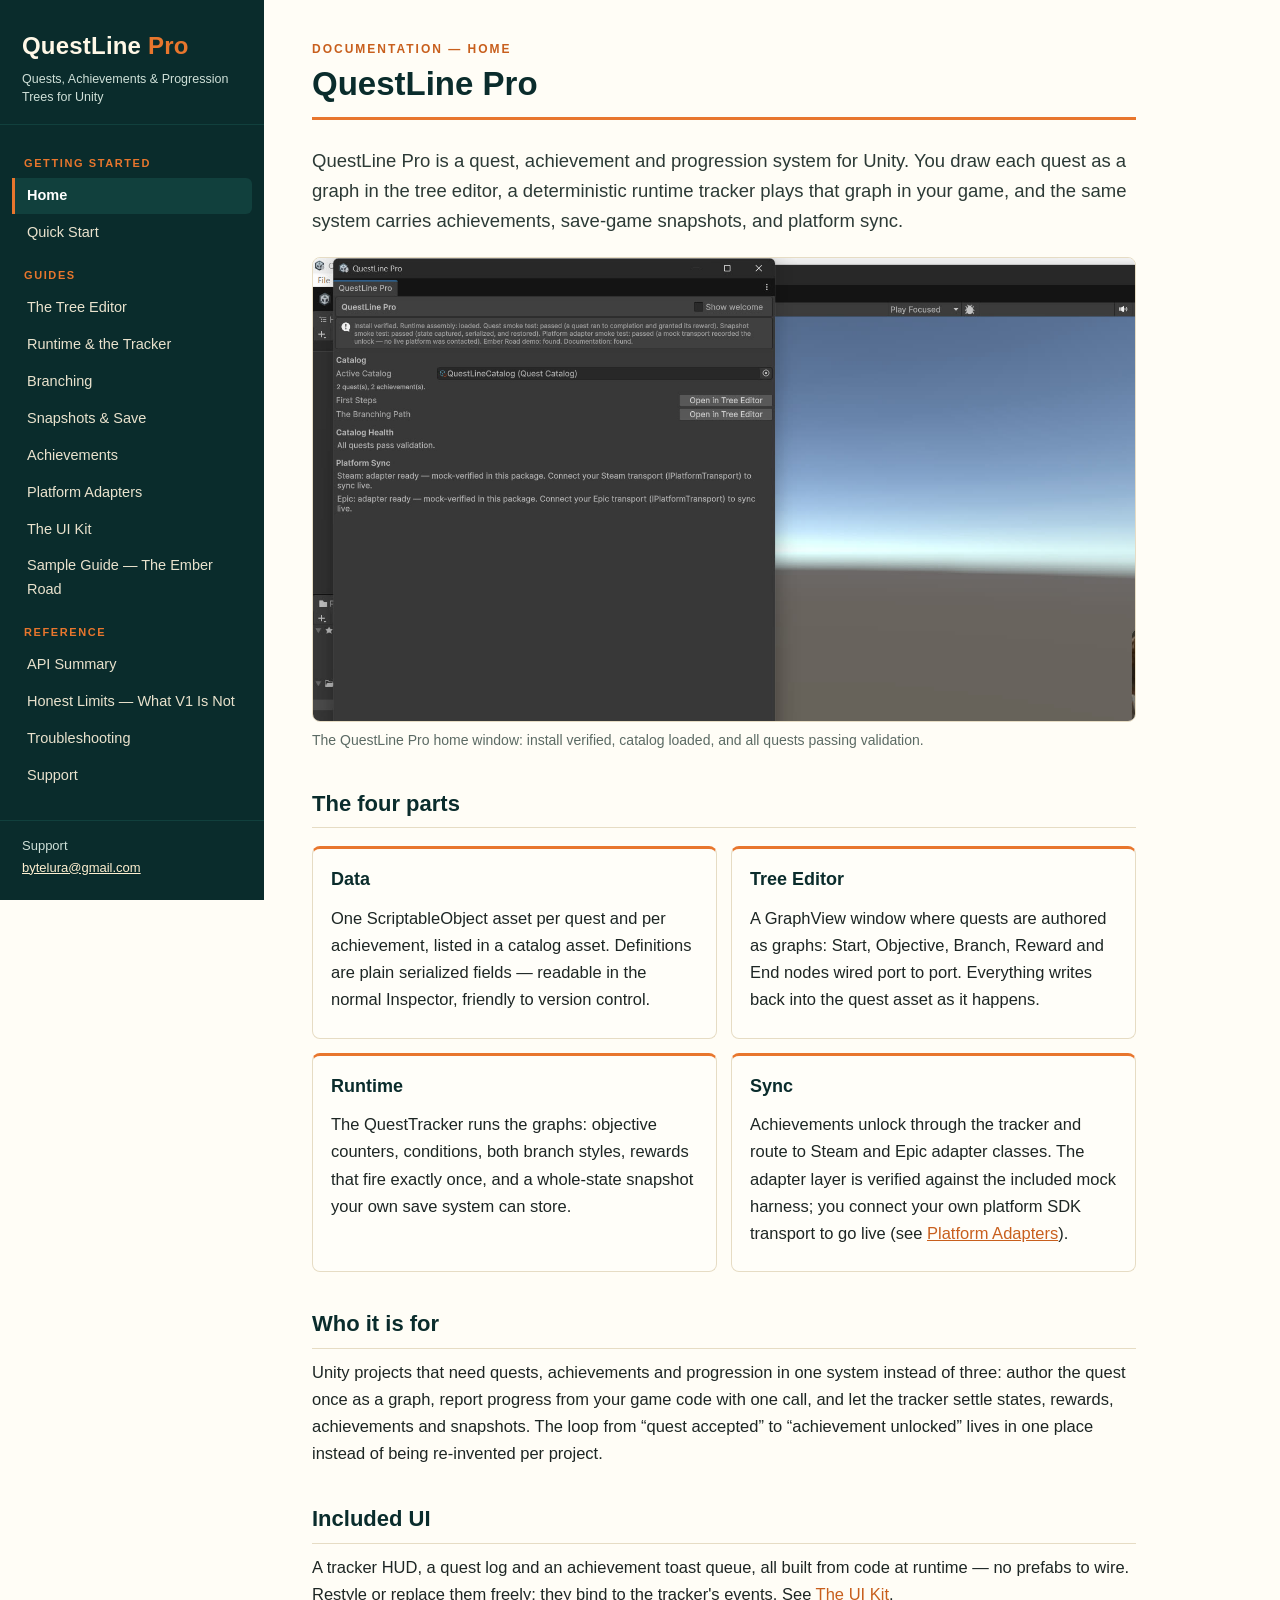
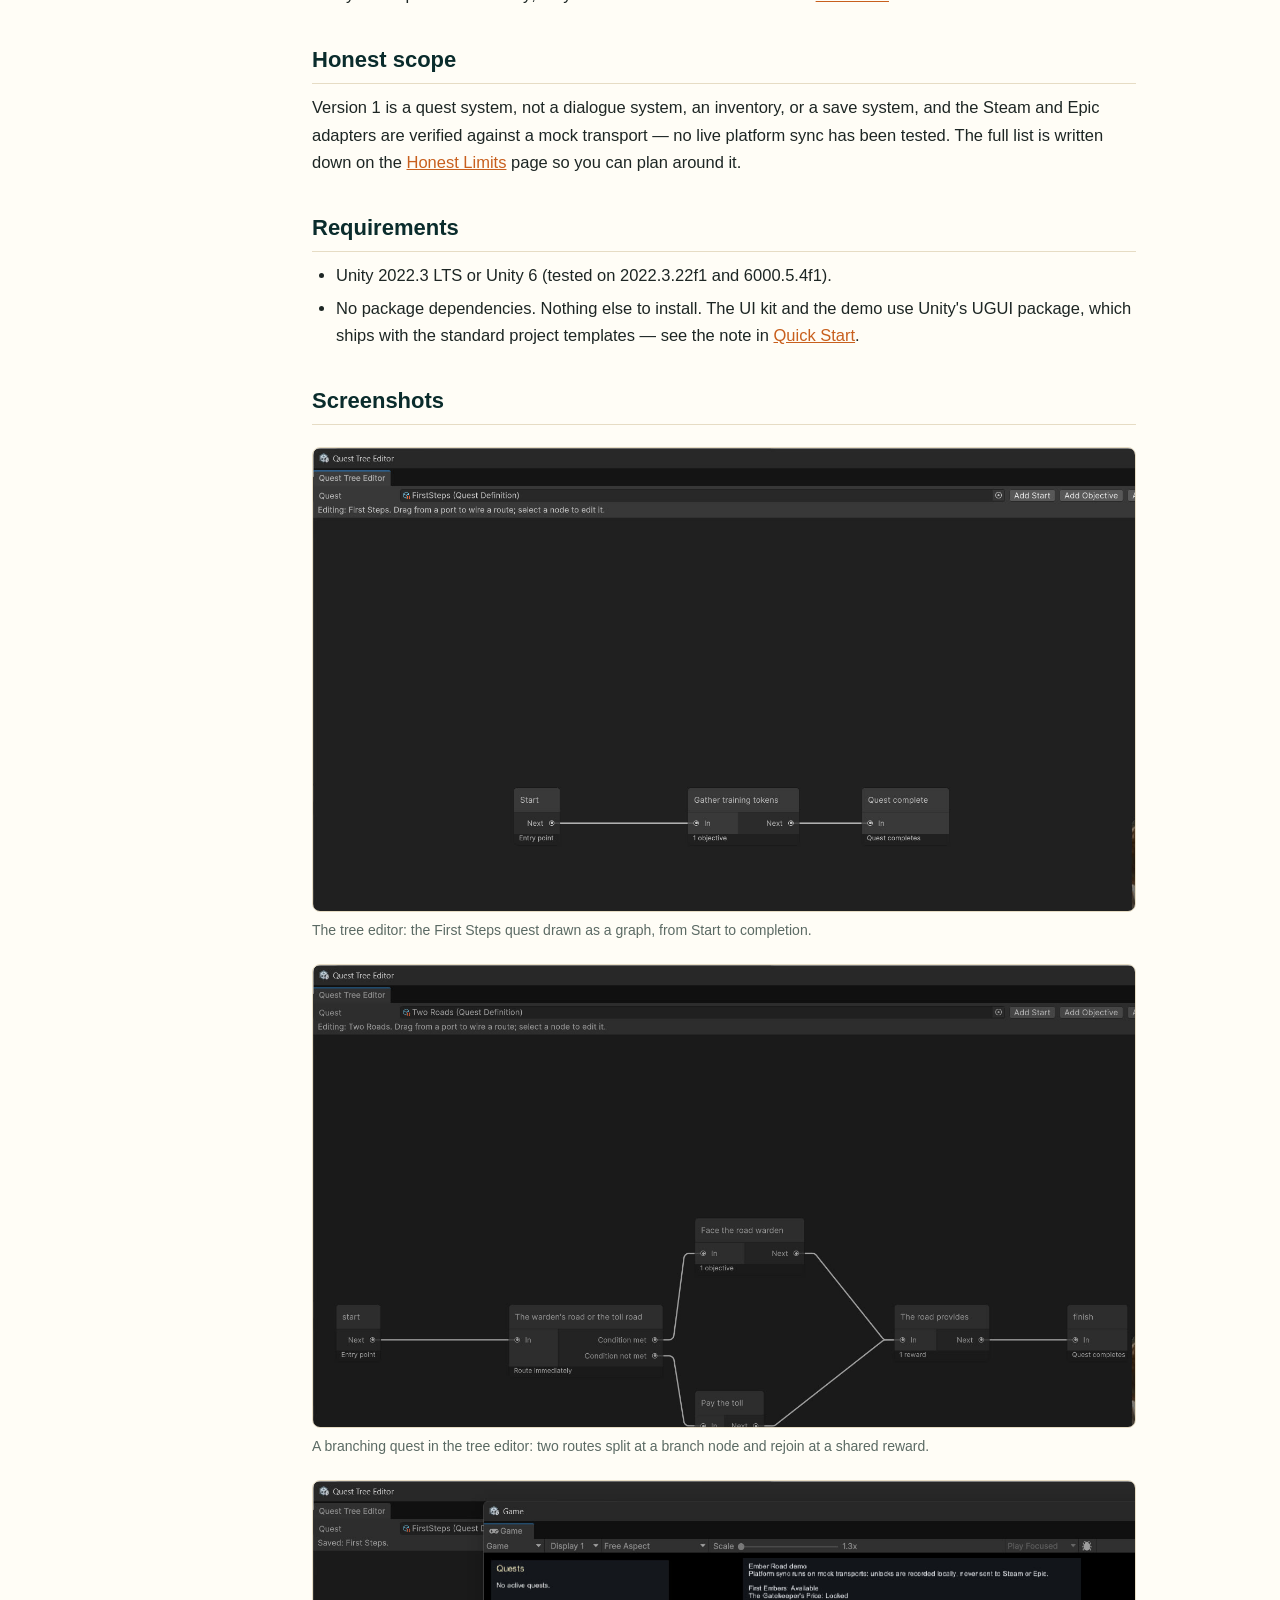
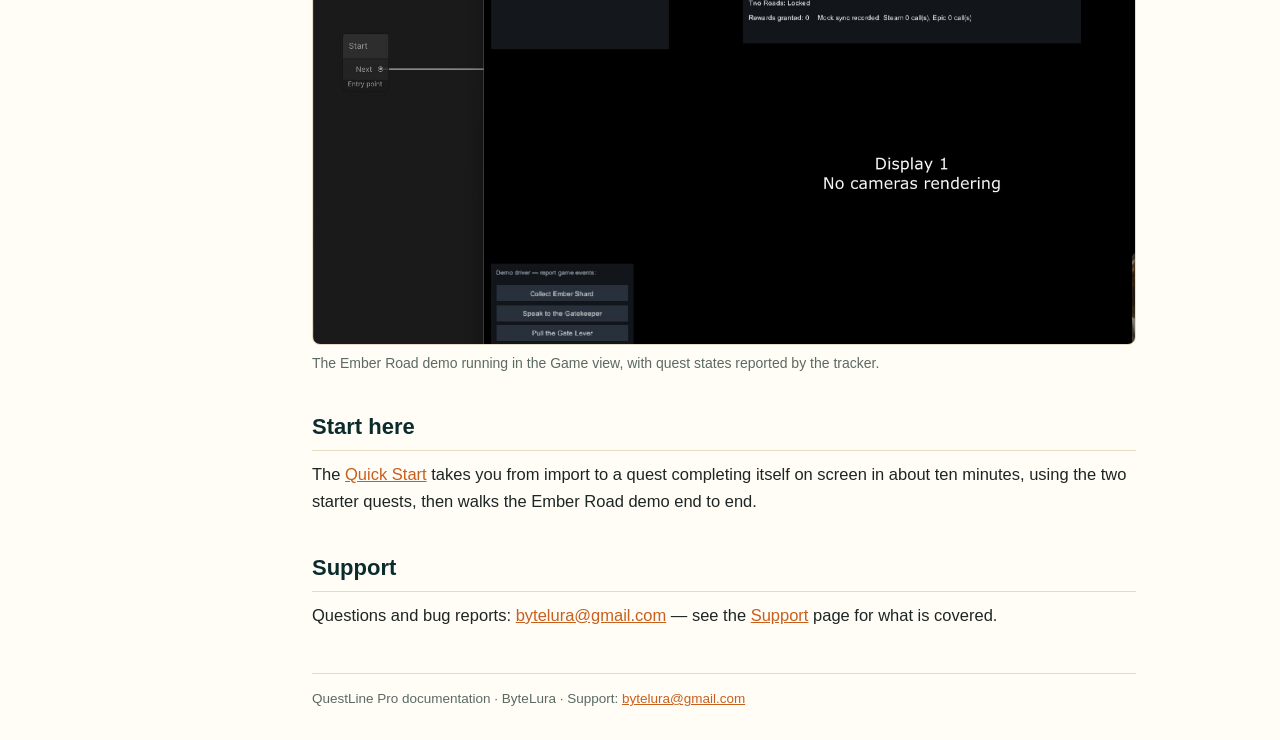
==== index.html @ d4db508f "ByteLura documentation site — initial publish" ====
<!DOCTYPE html>
<html lang="en">
<head>
<meta charset="utf-8">
<meta name="viewport" content="width=device-width, initial-scale=1">
<title>QuestLine Pro — QuestLine Pro Documentation</title>
<link rel="stylesheet" href="style.css">
</head>
<body>
<div class="layout">
  <aside class="sidebar">
    <div class="brand">
      <div class="brand-name">QuestLine <span>Pro</span></div>
      <div class="brand-sub">Quests, Achievements &amp; Progression Trees for Unity</div>
    </div>
    <nav>
      <ul>
          <li class="nav-section">Getting Started</li>
          <li><a href="index.html" class="active">Home</a></li>
          <li><a href="quick-start.html">Quick Start</a></li>
          <li class="nav-section">Guides</li>
          <li><a href="tree-editor.html">The Tree Editor</a></li>
          <li><a href="runtime-and-tracker.html">Runtime &amp; the Tracker</a></li>
          <li><a href="branching.html">Branching</a></li>
          <li><a href="snapshots-and-save.html">Snapshots &amp; Save</a></li>
          <li><a href="achievements.html">Achievements</a></li>
          <li><a href="platform-adapters.html">Platform Adapters</a></li>
          <li><a href="ui-kit.html">The UI Kit</a></li>
          <li><a href="sample-guide.html">Sample Guide — The Ember Road</a></li>
          <li class="nav-section">Reference</li>
          <li><a href="api-summary.html">API Summary</a></li>
          <li><a href="honest-limits.html">Honest Limits — What V1 Is Not</a></li>
          <li><a href="troubleshooting.html">Troubleshooting</a></li>
          <li><a href="support.html">Support</a></li>
      </ul>
    </nav>
    <div class="side-foot">Support<br><a href="mailto:bytelura@gmail.com">bytelura@gmail.com</a></div>
  </aside>
  <main class="content">
    <header class="page-head">
      <div class="kicker">Documentation — Home</div>
      <h1>QuestLine Pro</h1>
    </header>

    <p class="lede">QuestLine Pro is a quest, achievement and progression
    system for Unity. You draw each quest as a graph in the tree editor, a
    deterministic runtime tracker plays that graph in your game, and the
    same system carries achievements, save-game snapshots, and platform
    sync.</p>

    <figure class="doc-hero">
      <img src="images/hero.jpg" alt="QuestLine Pro home window in Unity showing a verified install, the active quest catalog and catalog health">
      <figcaption>The QuestLine Pro home window: install verified, catalog loaded, and all quests passing validation.</figcaption>
    </figure>

    <h2>The four parts</h2>
    <div class="cards">
      <div class="card">
        <h3>Data</h3>
        <p>One ScriptableObject asset per quest and per achievement, listed
        in a catalog asset. Definitions are plain serialized fields —
        readable in the normal Inspector, friendly to version control.</p>
      </div>
      <div class="card">
        <h3>Tree Editor</h3>
        <p>A GraphView window where quests are authored as graphs: Start,
        Objective, Branch, Reward and End nodes wired port to port.
        Everything writes back into the quest asset as it happens.</p>
      </div>
      <div class="card">
        <h3>Runtime</h3>
        <p>The QuestTracker runs the graphs: objective counters,
        conditions, both branch styles, rewards that fire exactly once,
        and a whole-state snapshot your own save system can store.</p>
      </div>
      <div class="card">
        <h3>Sync</h3>
        <p>Achievements unlock through the tracker and route to Steam and
        Epic adapter classes. The adapter layer is verified against the
        included mock harness; you connect your own platform SDK transport
        to go live (see <a href="platform-adapters.html">Platform
        Adapters</a>).</p>
      </div>
    </div>

    <h2>Who it is for</h2>
    <p>Unity projects that need quests, achievements and progression in
    one system instead of three: author the quest once as a graph, report
    progress from your game code with one call, and let the tracker settle
    states, rewards, achievements and snapshots. The loop from “quest
    accepted” to “achievement unlocked” lives in one place instead of
    being re-invented per project.</p>

    <h2>Included UI</h2>
    <p>A tracker HUD, a quest log and an achievement toast queue, all
    built from code at runtime — no prefabs to wire. Restyle or replace
    them freely; they bind to the tracker's events. See
    <a href="ui-kit.html">The UI Kit</a>.</p>

    <h2>Honest scope</h2>
    <p>Version 1 is a quest system, not a dialogue system, an inventory,
    or a save system, and the Steam and Epic adapters are verified
    against a mock transport — no live platform sync has been tested.
    The full list is written down on the
    <a href="honest-limits.html">Honest Limits</a> page so you can plan
    around it.</p>

    <h2>Requirements</h2>
    <ul>
      <li>Unity 2022.3 LTS or Unity 6 (tested on 2022.3.22f1 and
      6000.5.4f1).</li>
      <li>No package dependencies. Nothing else to install. The UI kit
      and the demo use Unity's UGUI package, which ships with the
      standard project templates — see the note in
      <a href="quick-start.html">Quick Start</a>.</li>
    </ul>

    <h2>Screenshots</h2>
    <div class="doc-gallery">
      <figure class="doc-shot">
        <img src="images/editor-1.jpg" alt="Quest Tree Editor showing the First Steps quest as a Start node wired to an objective node and a Quest complete node">
        <figcaption>The tree editor: the First Steps quest drawn as a graph, from Start to completion.</figcaption>
      </figure>
      <figure class="doc-shot">
        <img src="images/editor-3.jpg" alt="Quest Tree Editor showing the Two Roads quest with a branch node splitting into two routes that rejoin at a shared reward node">
        <figcaption>A branching quest in the tree editor: two routes split at a branch node and rejoin at a shared reward.</figcaption>
      </figure>
      <figure class="doc-shot">
        <img src="images/game-1.jpg" alt="Ember Road demo running in the Unity Game view, showing quest states and the demo driver controls">
        <figcaption>The Ember Road demo running in the Game view, with quest states reported by the tracker.</figcaption>
      </figure>
    </div>

    <h2>Start here</h2>
    <p>The <a href="quick-start.html">Quick Start</a> takes you from
    import to a quest completing itself on screen in about ten minutes,
    using the two starter quests, then walks the Ember Road demo end to
    end.</p>

    <h2>Support</h2>
    <p>Questions and bug reports:
    <a href="mailto:bytelura@gmail.com">bytelura@gmail.com</a> — see the
    <a href="support.html">Support</a> page for what is covered.</p>

    <footer class="page-foot">
      QuestLine Pro documentation &middot; ByteLura &middot; Support:
      <a href="mailto:bytelura@gmail.com">bytelura@gmail.com</a>
    </footer>
  </main>
</div>
</body>
</html>
---- style.css ----
/* QuestLine Pro documentation — local site stylesheet.
   Identity taken from the product marketing set: deep teal ground,
   ember orange accent, warm cream surfaces. */

:root {
  --teal: #0a2c2c;
  --teal-deep: #06201f;
  --teal-soft: #11403d;
  --ember: #e8762d;
  --ember-dark: #c85f1d;
  --cream: #feefd0;
  --paper: #fffdf6;
  --ink: #1d2624;
  --muted: #5b6a64;
  --line: #e6dcc4;
  --code-bg: #0a2c2c;
}

* { box-sizing: border-box; }

html { scroll-behavior: smooth; }

body {
  margin: 0;
  background: var(--paper);
  color: var(--ink);
  font-family: "Segoe UI", "Helvetica Neue", Arial, sans-serif;
  font-size: 16.5px;
  line-height: 1.65;
}

.layout { display: flex; min-height: 100vh; }

/* ---------- sidebar ---------- */

.sidebar {
  width: 264px;
  flex: 0 0 264px;
  background: var(--teal);
  color: var(--cream);
  position: sticky;
  top: 0;
  height: 100vh;
  overflow-y: auto;
  padding: 26px 0 18px;
  display: flex;
  flex-direction: column;
}

.brand { padding: 0 22px 18px; border-bottom: 1px solid var(--teal-soft); }

.brand-name {
  font-size: 24px;
  font-weight: 700;
  letter-spacing: .2px;
  color: #fff8e7;
}

.brand-name span { color: var(--ember); }

.brand-sub { font-size: 12.5px; line-height: 1.45; color: #cfe0d8; margin-top: 4px; }

.sidebar nav { padding: 14px 12px 6px; flex: 1; }

.sidebar nav ul { list-style: none; margin: 0; padding: 0; }

.sidebar nav li { margin: 1px 0; }

.sidebar nav a {
  display: block;
  padding: 6px 12px;
  border-left: 3px solid transparent;
  border-radius: 0 6px 6px 0;
  color: #e9e2cd;
  text-decoration: none;
  font-size: 14.5px;
}

.sidebar nav a:hover { background: var(--teal-soft); color: #ffffff; }

.sidebar nav a.active {
  background: var(--teal-soft);
  border-left-color: var(--ember);
  color: #ffffff;
  font-weight: 600;
}

.nav-section {
  padding: 14px 12px 5px;
  font-size: 11px;
  font-weight: 700;
  letter-spacing: 1.6px;
  text-transform: uppercase;
  color: var(--ember);
}

.side-foot {
  padding: 14px 22px 4px;
  border-top: 1px solid var(--teal-soft);
  font-size: 13px;
  color: #cfe0d8;
}

.side-foot a { color: var(--cream); }

/* ---------- content ---------- */

.content {
  flex: 1;
  min-width: 0;
  max-width: 920px;
  padding: 40px 48px 30px;
}

.page-head { border-bottom: 3px solid var(--ember); padding-bottom: 14px; margin-bottom: 26px; }

.kicker {
  font-size: 12px;
  font-weight: 700;
  letter-spacing: 2px;
  text-transform: uppercase;
  color: var(--ember-dark);
  margin-bottom: 4px;
}

.page-head h1 { margin: 0; font-size: 33px; line-height: 1.2; color: var(--teal); }

h2 {
  font-size: 22px;
  color: var(--teal);
  margin: 34px 0 10px;
  padding-bottom: 5px;
  border-bottom: 1px solid var(--line);
}

h3 { font-size: 18px; color: var(--teal); margin: 24px 0 8px; }

p { margin: 10px 0; }

a { color: var(--ember-dark); }

ul, ol { margin: 10px 0; padding-left: 24px; }

li { margin: 5px 0; }

strong { color: #122b28; }

.lede { font-size: 18.5px; line-height: 1.6; color: #2c3a36; }

code {
  font-family: Consolas, "SF Mono", "Cascadia Code", monospace;
  font-size: .88em;
  background: var(--cream);
  padding: 1.5px 6px;
  border-radius: 4px;
  color: #7a3a10;
}

pre {
  background: var(--code-bg);
  border-radius: 8px;
  padding: 16px 18px;
  overflow-x: auto;
  margin: 16px 0;
}

pre code {
  background: none;
  padding: 0;
  color: #f3e9cf;
  font-size: 14px;
  line-height: 1.55;
}

table {
  width: 100%;
  border-collapse: collapse;
  margin: 16px 0;
  font-size: 15px;
}

th {
  background: var(--teal);
  color: var(--cream);
  text-align: left;
  padding: 9px 12px;
  font-weight: 600;
}

td { padding: 8px 12px; border-bottom: 1px solid var(--line); vertical-align: top; }

tr:nth-child(even) td { background: #fdf6e0; }

.callout {
  background: #fdf3da;
  border-left: 4px solid var(--ember);
  border-radius: 0 8px 8px 0;
  padding: 13px 18px;
  margin: 18px 0;
}

.callout p { margin: 5px 0; }

.cards { display: grid; grid-template-columns: 1fr 1fr; gap: 14px; margin: 18px 0; }

.card {
  border: 1px solid var(--line);
  border-top: 3px solid var(--ember);
  border-radius: 8px;
  padding: 14px 18px;
  background: #fffef9;
}

.card h3 { margin-top: 2px; }

/* ---------- documentation images ---------- */

.doc-hero, .doc-shot { margin: 22px 0; }

.doc-hero img, .doc-shot img {
  max-width: 100%;
  height: auto;
  display: block;
  border: 1px solid var(--line);
  border-radius: 8px;
}

.doc-hero figcaption, .doc-shot figcaption {
  font-size: 14px;
  color: var(--muted);
  margin-top: 7px;
}

.doc-gallery { margin: 18px 0; }

.page-foot {
  margin-top: 44px;
  padding-top: 14px;
  border-top: 1px solid var(--line);
  font-size: 13.5px;
  color: var(--muted);
}

/* ---------- narrow screens ---------- */

@media (max-width: 820px) {
  .layout { flex-direction: column; }
  .sidebar {
    width: 100%;
    flex: none;
    position: static;
    height: auto;
    padding: 18px 0 10px;
  }
  .sidebar nav a { padding: 5px 12px; }
  .content { padding: 26px 20px 22px; }
  .page-head h1 { font-size: 27px; }
  .cards { grid-template-columns: 1fr; }
  table { font-size: 14px; }
}
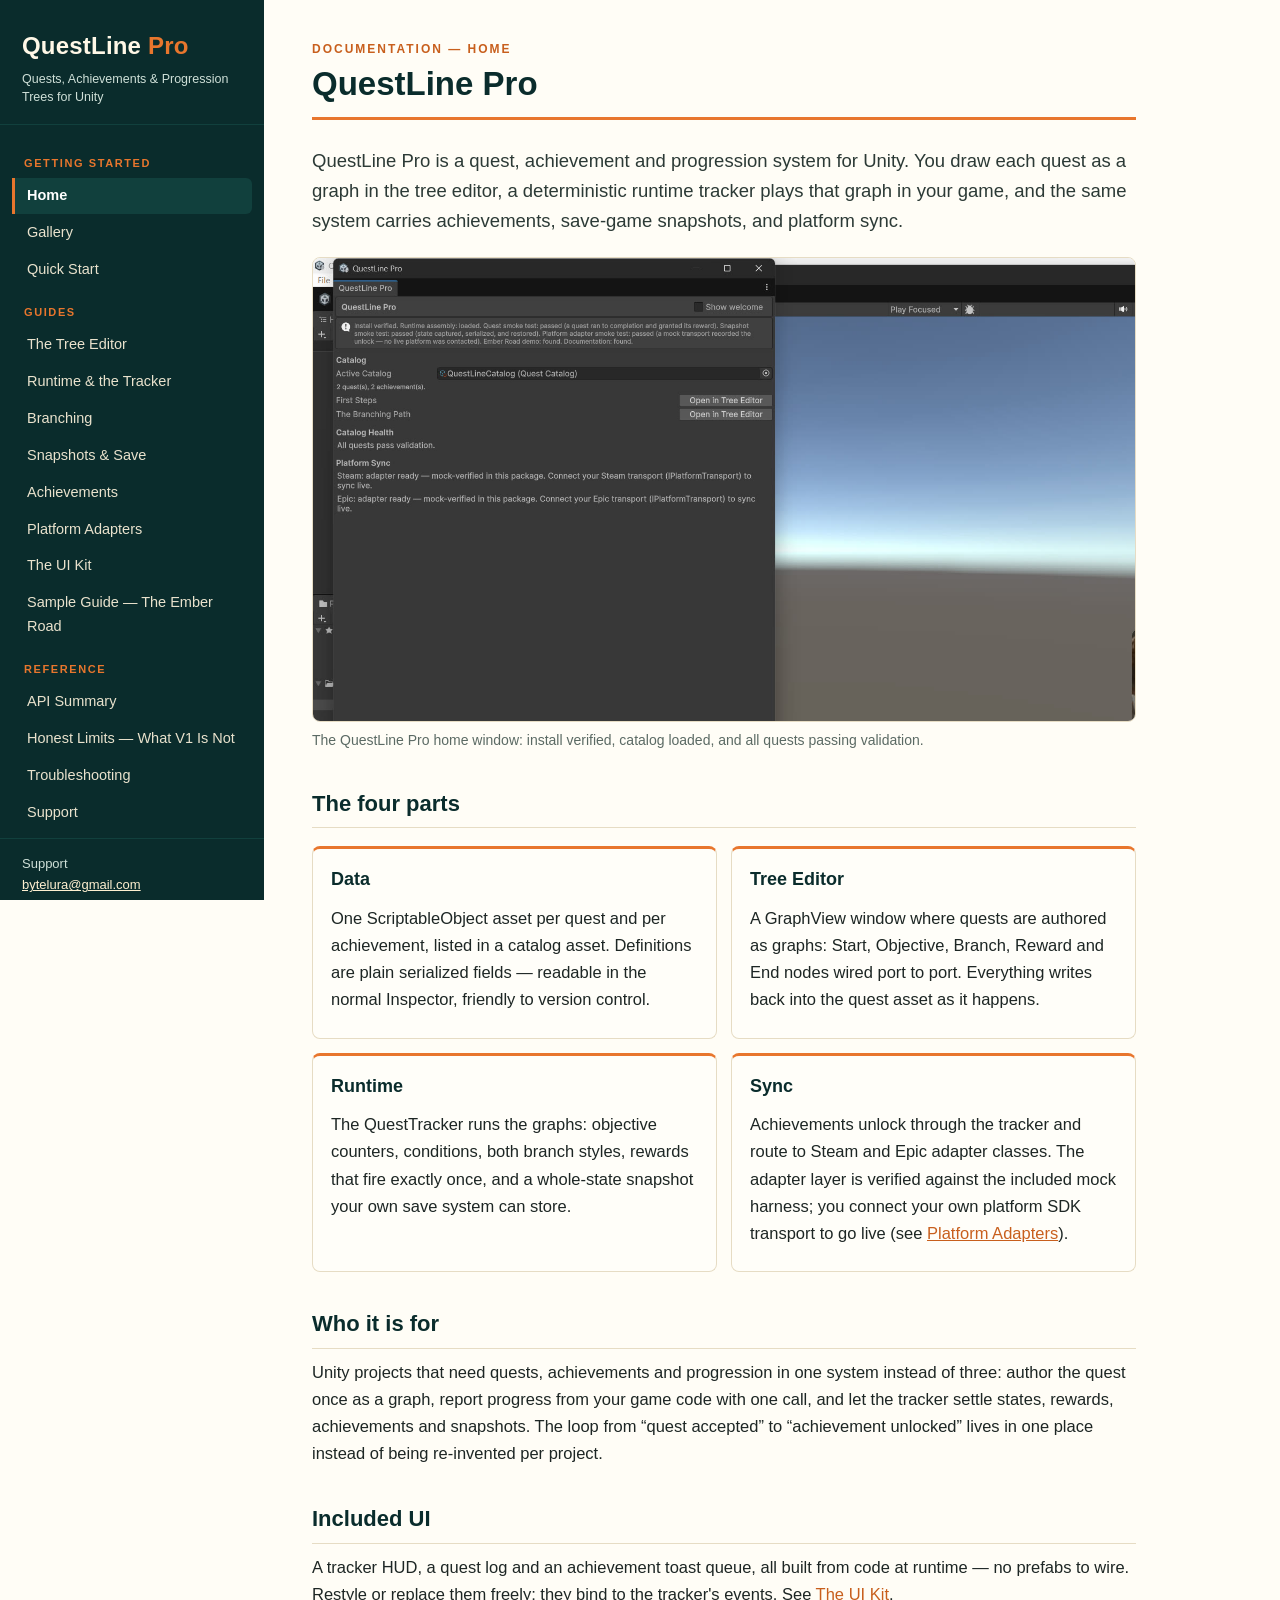
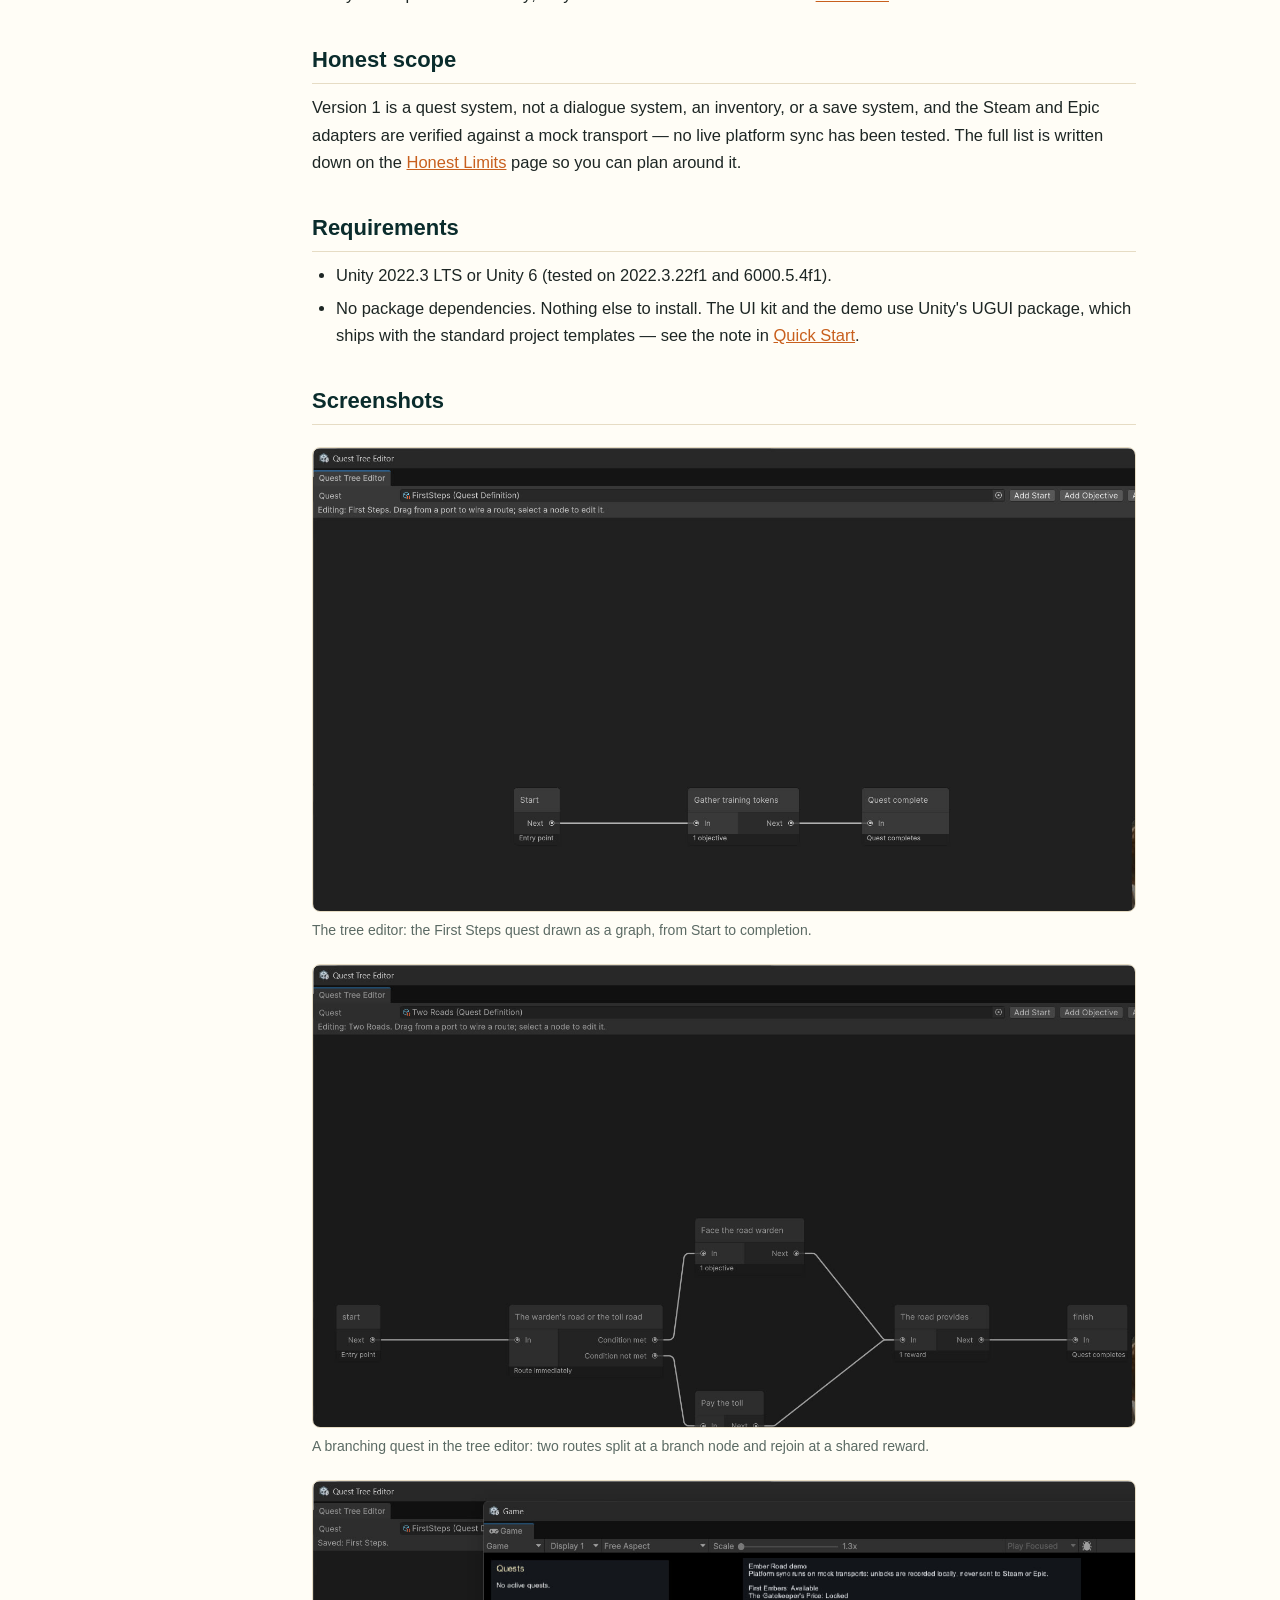
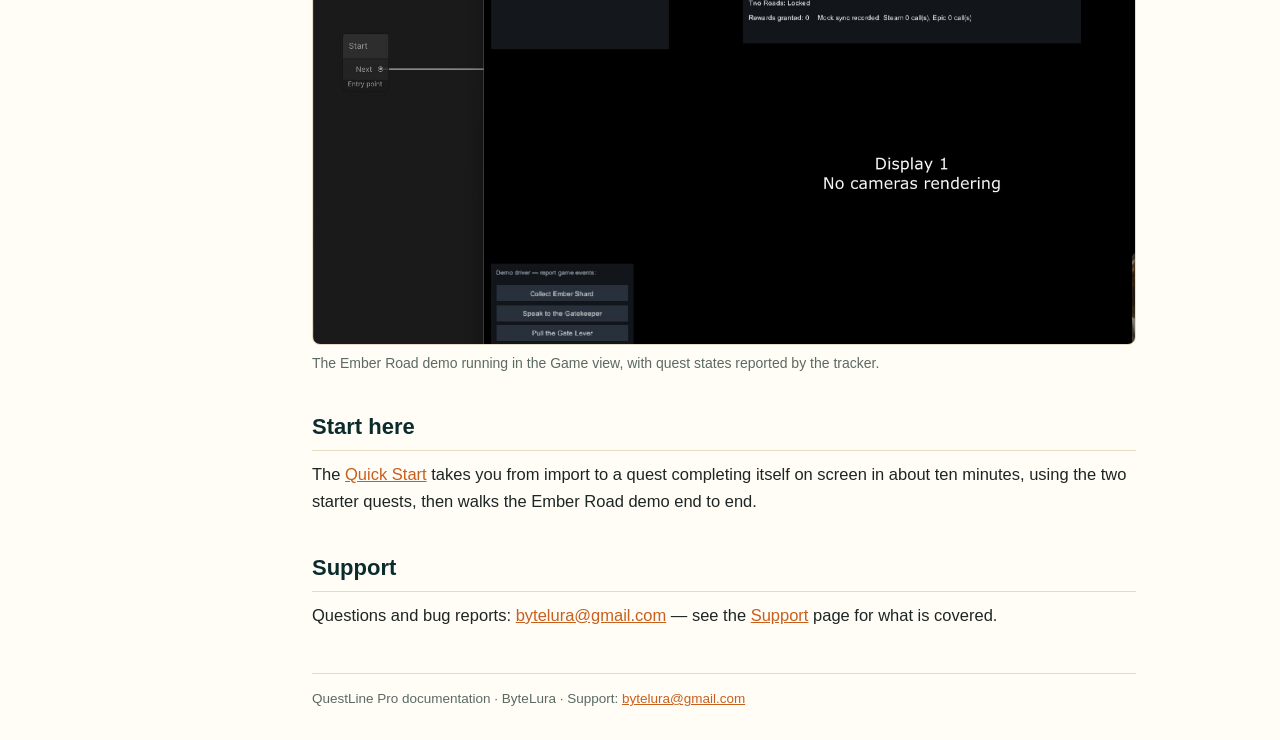
==== commit 6a794237: "Add Gallery page with all 15 showcase finals and nav link on all pages" ====
--- a/index.html
+++ b/index.html
@@ -17,6 +17,7 @@
       <ul>
           <li class="nav-section">Getting Started</li>
           <li><a href="index.html" class="active">Home</a></li>
+          <li><a href="gallery.html">Gallery</a></li>
           <li><a href="quick-start.html">Quick Start</a></li>
           <li class="nav-section">Guides</li>
           <li><a href="tree-editor.html">The Tree Editor</a></li>
